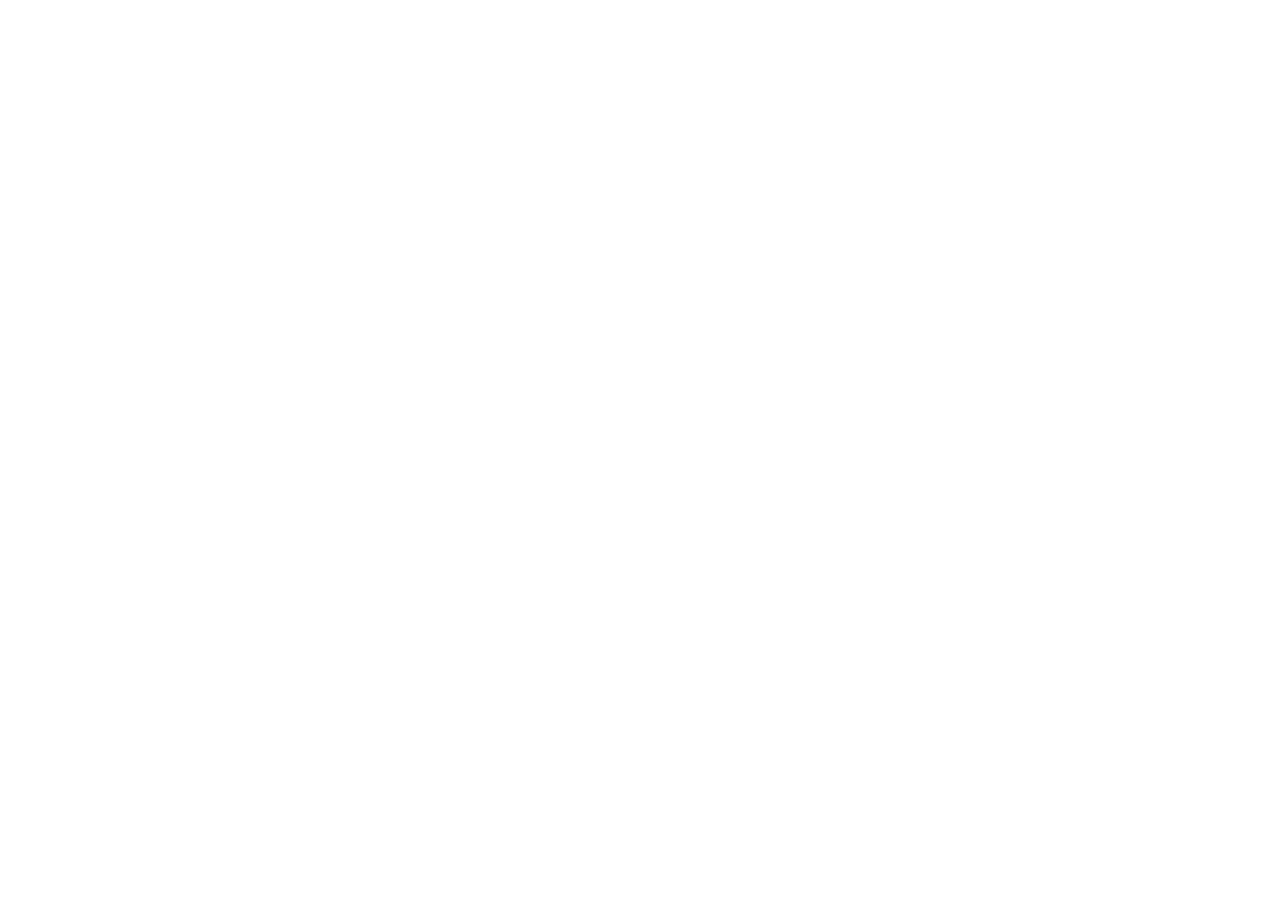
==== index.html @ 868629f9 "first commit" ====
<!DOCTYPE html>
<html lang="en">

<head>
    <meta charset="UTF-8">
    <meta name="viewport" content="width=device-width, initial-scale=1.0">
    <title>FUT Champions</title>
    <link rel="shortcut icon" href="assets/game.png" type="image/x-icon">
    <link rel="stylesheet" href="style.css">
</head>

<body>

    <script src="script.js"></script>
</body>

</html>
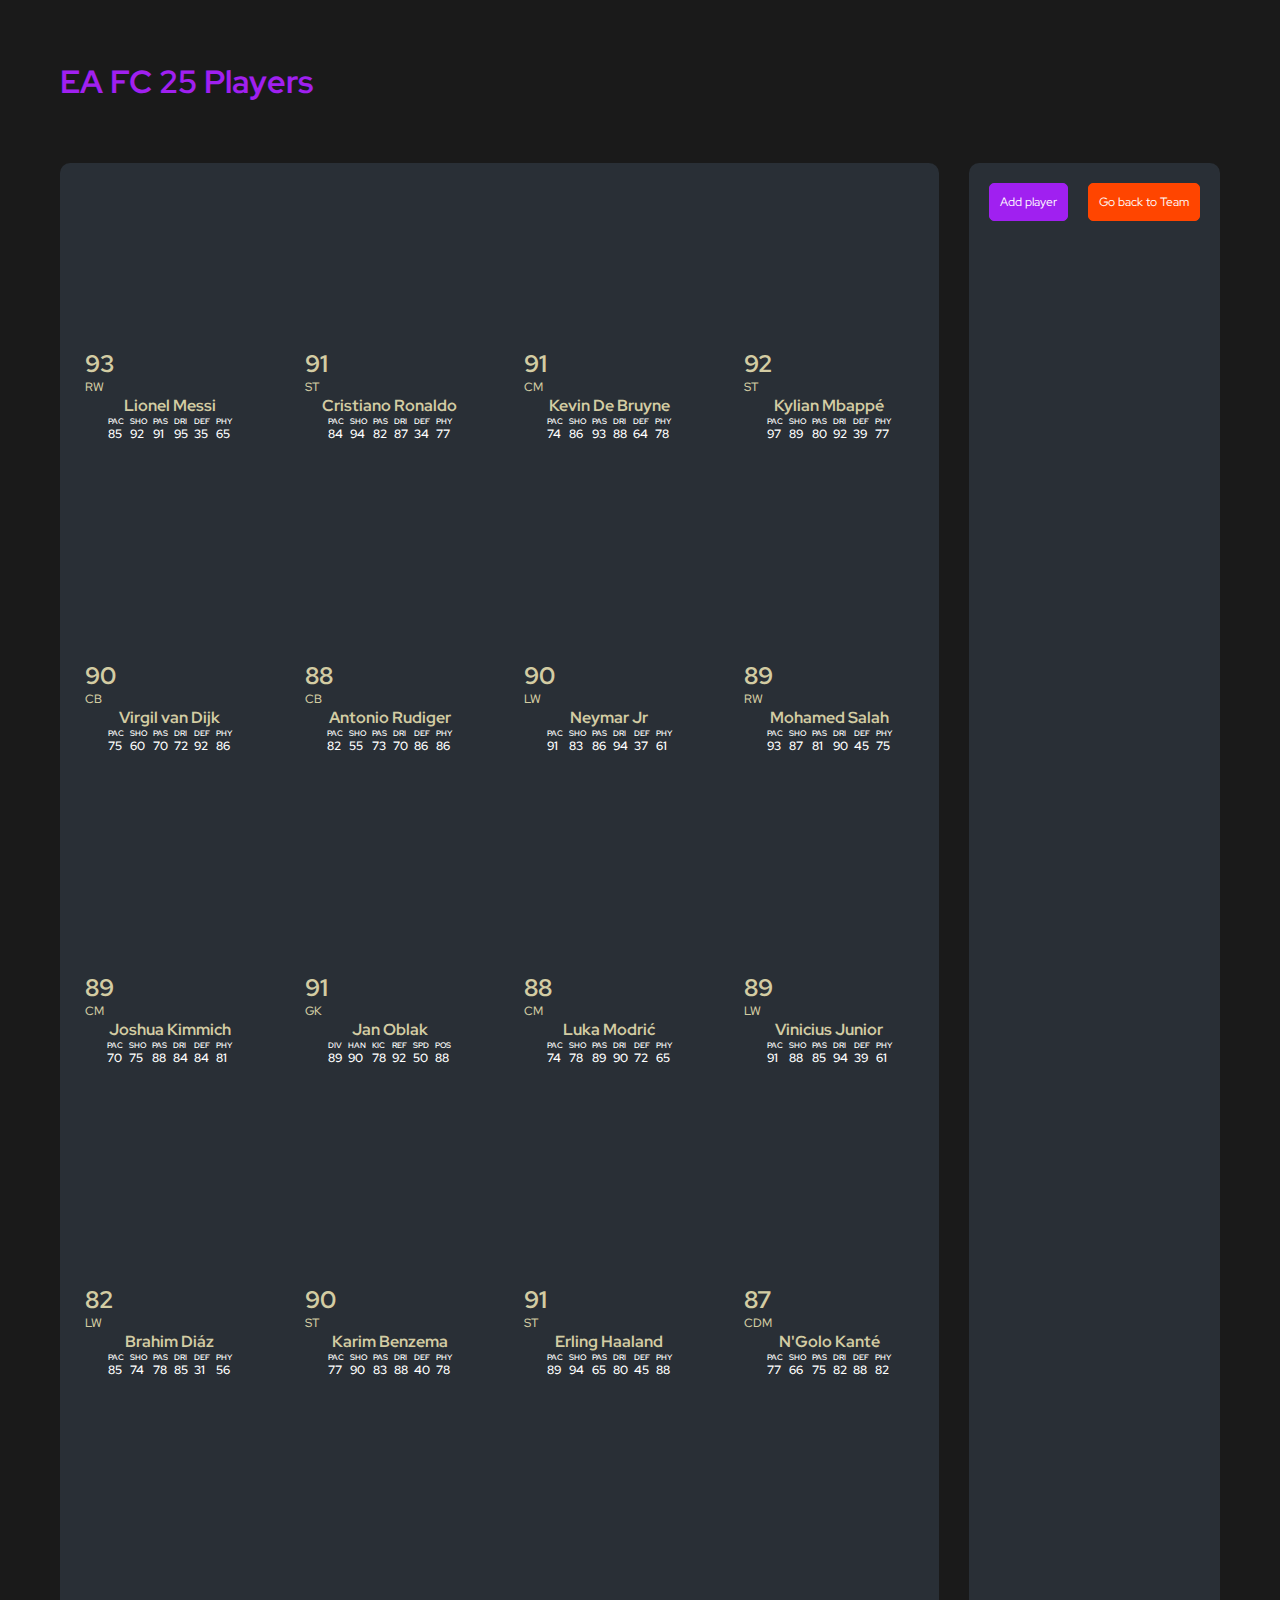
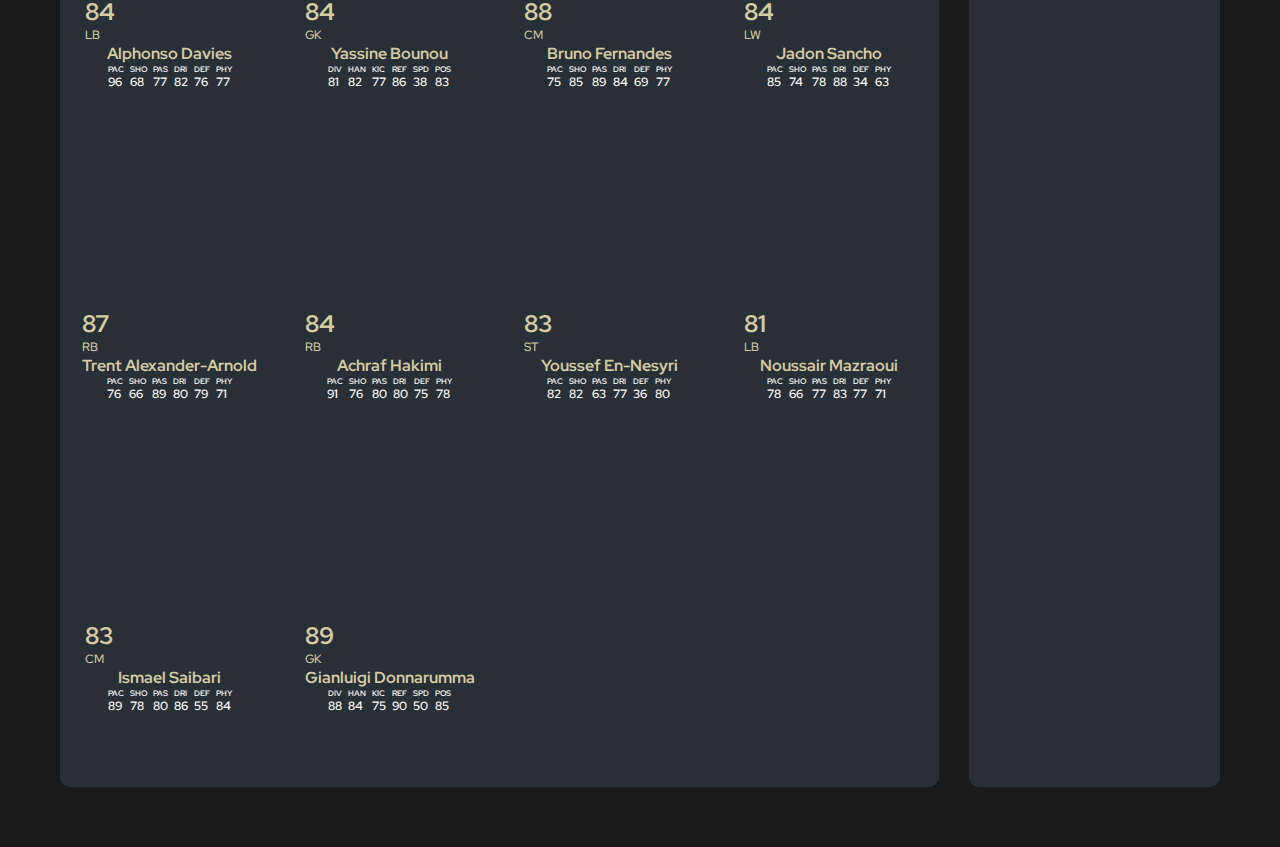
==== commit 9b1970dd: "Ajouter la validation a la forme d'ajout" ====
--- a/index.html
+++ b/index.html
@@ -6,11 +6,190 @@
     <meta name="viewport" content="width=device-width, initial-scale=1.0">
     <title>FUT Champions</title>
     <link rel="shortcut icon" href="assets/game.png" type="image/x-icon">
+    <link rel="stylesheet" href=" https://cdnjs.cloudflare.com/ajax/libs/font-awesome/6.7.1/css/all.min.css">
     <link rel="stylesheet" href="style.css">
 </head>
 
 <body>
+    <main class="players">
+        <h1 class="main-title">EA FC 25 Players</h1>
+        <div class="players-main">
+            <div class="players-all" id="players-all">
+                <!-- ============  add player here ============ -->
+            </div>
+            <div class="players-filter">
+                <a id="add-player" class="main-button">Add player</a>
+                <a href="#" class="secondary-button">Go back to Team</a>
+            </div>
 
+            <div class="modal-container" id="modal-container">
+                <div class="modal">
+                    <h1>Add a player here</h1>
+                    <form id="form" class="form">
+                        <div class="one-line">
+                            <div class="one-input-box">
+                                <label for="name">Player Name</label>
+                                <div class="one-input">
+                                    <input type="text" id="name" placeholder="e.g Lionel Messi">
+                                    <i class="fa-solid fa-circle-check"></i>
+                                    <i class="fa-solid fa-exclamation"></i>
+                                    <small>Error message</small>
+                                </div>
+                            </div>
+                            <div class="one-input-box">
+                                <label for="photo">Image URL</label>
+                                <div class="one-input">
+                                    <input type="text" id="photo"
+                                        placeholder="https://cdn.sofifa.net/players/158/023/25_120.png">
+                                    <i class="fa-solid fa-circle-check"></i>
+                                    <i class="fa-solid fa-exclamation"></i>
+                                    <small>Error message</small>
+                                </div>
+                            </div>
+                            <div class="one-input-box">
+                                <label for="name">Position</label>
+                                <div class="one-input">
+
+                                    <select name="positions" id="position">
+                                        <option disabled selected value="">Select a position</option>
+                                        <option value="GK">GK</option>
+                                        <option value="RB">RB</option>
+                                        <option value="CB">CB</option>
+                                        <option value="CDM">CDM</option>
+                                        <option value="CM">CM</option>
+                                        <option value="CAM">CAM</option>
+                                        <option value="RM">RM</option>
+                                        <option value="LM">LM</option>
+                                        <option value="RW">RW</option>
+                                        <option value="LW">LW</option>
+                                        <option value="CF">CF</option>
+                                        <option value="ST">ST</option>
+                                    </select>
+                                    <i class="fa-solid fa-circle-check"></i>
+                                    <i class="fa-solid fa-exclamation"></i>
+                                    <small>Error message</small>
+                                </div>
+                            </div>
+                        </div>
+                        <div class="one-line">
+                            <div class="one-input-box">
+                                <label for="nationality">Nationality</label>
+                                <div class="one-input">
+                                    <input type="text" id="nationality" placeholder="e.g Argentina">
+                                    <i class="fa-solid fa-circle-check"></i>
+                                    <i class="fa-solid fa-exclamation"></i>
+                                    <small>Error message</small>
+                                </div>
+                            </div>
+                            <div class="one-input-box">
+                                <label for="flag">Country flag</label>
+                                <div class="one-input">
+                                    <input type="text" id="flag"
+                                        placeholder="e.g https://cdn.sofifa.net/players/158/023/25_120.png">
+                                    <i class="fa-solid fa-circle-check"></i>
+                                    <i class="fa-solid fa-exclamation"></i>
+                                    <small>Error message</small>
+                                </div>
+                            </div>
+                            <div class="one-input-box">
+                                <label for="club">Club</label>
+                                <div class="one-input">
+                                    <input type="text" id="club" placeholder="e.g Inter Miami">
+                                    <i class="fa-solid fa-circle-check"></i>
+                                    <i class="fa-solid fa-exclamation"></i>
+                                    <small>Error message</small>
+                                </div>
+                            </div>
+                        </div>
+                        <div class="one-line">
+                            <div class="one-input-box">
+                                <label for="logo">Club logo</label>
+                                <div class="one-input">
+                                    <input type="text" id="logo"
+                                        placeholder="e.g https://cdn.sofifa.net/players/158/023/25_120.png">
+                                    <i class="fa-solid fa-circle-check"></i>
+                                    <i class="fa-solid fa-exclamation"></i>
+                                    <small>Error message</small>
+                                </div>
+                            </div>
+                            <div class="one-input-box">
+                                <label for="rating">Rating</label>
+                                <div class="one-input">
+                                    <input type="number" id="rating" placeholder="e.g 95">
+                                    <i class="fa-solid fa-circle-check"></i>
+                                    <i class="fa-solid fa-exclamation"></i>
+                                    <small>Error message</small>
+                                </div>
+                            </div>
+                        </div>
+                        <hr>
+                        <div class="one-line">
+                            <div class="one-input-box">
+                                <label for="pace">Pace</label>
+                                <div class="one-input">
+                                    <input type="number" id="pace" placeholder="e.g 99">
+                                    <i class="fa-solid fa-circle-check"></i>
+                                    <i class="fa-solid fa-exclamation"></i>
+                                    <small>Error message</small>
+                                </div>
+                            </div>
+                            <div class="one-input-box">
+                                <label for="shooting">Shooting</label>
+                                <div class="one-input">
+                                    <input type="number" id="shooting" placeholder="e.g 99">
+                                    <i class="fa-solid fa-circle-check"></i>
+                                    <i class="fa-solid fa-exclamation"></i>
+                                    <small>Error message</small>
+                                </div>
+                            </div>
+                            <div class="one-input-box">
+                                <label for="passing">Passing</label>
+                                <div class="one-input">
+                                    <input type="number" id="passing" placeholder="e.g 99">
+                                    <i class="fa-solid fa-circle-check"></i>
+                                    <i class="fa-solid fa-exclamation"></i>
+                                    <small>Error message</small>
+                                </div>
+                            </div>
+                        </div>
+                        <div class="one-line">
+                            <div class="one-input-box">
+                                <label for="dribbling">Dribbling</label>
+                                <div class="one-input">
+                                    <input type="number" id="dribbling" placeholder="e.g 99">
+                                    <i class="fa-solid fa-circle-check"></i>
+                                    <i class="fa-solid fa-exclamation"></i>
+                                    <small>Error message</small>
+                                </div>
+                            </div>
+                            <div class="one-input-box">
+                                <label for="defending">Defending</label>
+                                <div class="one-input">
+                                    <input type="number" id="defending" placeholder="e.g 99">
+                                    <i class="fa-solid fa-circle-check"></i>
+                                    <i class="fa-solid fa-exclamation"></i>
+                                    <small>Error message</small>
+                                </div>
+                            </div>
+                            <div class="one-input-box">
+                                <label for="physical">Physical</label>
+                                <div class="one-input">
+                                    <input type="number" id="physical" placeholder="e.g 99">
+                                    <i class="fa-solid fa-circle-check"></i>
+                                    <i class="fa-solid fa-exclamation"></i>
+                                    <small>Error message</small>
+                                </div>
+                            </div>
+                        </div>
+                    </form>
+                    <div class="buttons">
+                        <button class="main-button" id="submit-button" type="submit">Submit</button>
+                        <button class="secondary-button" id="close">Close</button>
+                    </div>
+                </div>
+            </div>
+        </div>
+    </main>
     <script src="script.js"></script>
 </body>
 
--- a/style.css
+++ b/style.css
@@ -0,0 +1,356 @@
+@import url('https://fonts.googleapis.com/css2?family=Red+Hat+Display:ital,wght@0,300..900;1,300..900&display=swap');
+
+:root {
+    --main-color: #12f7d6;
+    --dark-color: #292f36;
+    --electric-blue: #0078FF;
+    --neon-purple: #A020F0;
+    --slate-gray: #2F4F4F;
+    --white-color: #FFFFFF;
+    --dark-c: #1A1A1A;
+    --soft-gray: #F5F5F5;
+    --white-smoke: #F8F8F8;
+    --deep-orange: #FF4500;
+    --bright-yellow: #FFD700;
+}
+
+* {
+    color: inherit;
+    margin: 0;
+    box-sizing: border-box;
+    padding: 0;
+}
+
+body {
+    font-family: "Red Hat Display", sans-serif;
+    background-color: var(--dark-c);
+}
+
+ul {
+    padding: 0;
+    list-style-type: none;
+}
+
+a {
+    text-decoration: none;
+}
+
+hr {
+    border: 0;
+    border-top: 1px dotted #efefef;
+}
+
+.main-title {
+    background-color: var(--dark-c);
+    color: var(--neon-purple);
+}
+
+.main-button,
+.secondary-button {
+    background-color: var(--neon-purple);
+    border: 0.5px solid var(--neon-purple);
+    border-radius: 5px;
+    min-width: fit-content;
+    text-align: center;
+    padding: 10px;
+    font-size: 12px;
+    color: var(--white-color);
+    cursor: pointer;
+}
+
+.secondary-button {
+    background-color: var(--deep-orange);
+    border-color: var(--deep-orange);
+}
+
+.main-button:hover,
+.secondary-button:hover {
+    border-color: var(--bright-yellow)
+}
+
+/* ----------------- players list ------------------------- */
+
+.players {
+    display: flex;
+    flex-direction: column;
+    justify-content: start;
+    align-items: start;
+    padding: 30px;
+}
+
+.players h1 {
+    padding: 30px;
+}
+
+.players .players-main {
+    display: flex;
+    gap: 30px;
+    justify-content: space-between;
+    padding: 30px;
+    width: 100%;
+}
+
+.players .players-main .players-all {
+    display: grid;
+    grid-template-columns: repeat(4, 1fr);
+    background-color: var(--dark-color);
+    width: 100%;
+    border-radius: 10px;
+    padding: 20px 0;
+}
+
+.players .players-main .players-filter {
+    display: flex;
+    align-items: start;
+    justify-content: start;
+    gap: 20px;
+    background-color: var(--dark-color);
+    padding: 20px;
+    min-width: fit-content;
+    border-radius: 10px;
+
+}
+
+/* ==============   Card   ============== */
+
+.card-full {
+    display: flex;
+    justify-content: center;
+    align-items: center;
+    height: 312px;
+    position: relative;
+}
+
+.card-full image {
+    position: relative;
+    width: 200px;
+}
+
+.card {
+    color: var(--white-color);
+    position: absolute;
+    bottom: 13px;
+}
+
+.card .card-inner {
+    display: flex;
+    flex-direction: column;
+}
+
+.card .card-top {
+    display: flex;
+    color: #d3cca3;
+    justify-content: flex-start;
+    align-items: start;
+    width: 170px;
+}
+
+.card .card-top .info {
+    font-size: 24px;
+    font-weight: 700;
+    display: flex;
+    flex-direction: column;
+    justify-content: start;
+    align-items: start;
+}
+
+.card .card-top .info .position {
+    font-size: 12px;
+    font-weight: 500;
+}
+
+.card .card-top .image img {
+    width: 140px;
+}
+
+.card .card-bottom {
+    display: flex;
+    flex-direction: column;
+    justify-content: center;
+    align-items: center;
+    font-weight: 700;
+}
+
+.card .card-bottom .name {
+    color: #d3cca3;
+}
+
+.card .card-bottom .stats ul {
+    display: flex;
+    flex-direction: row;
+    gap: 6px;
+}
+
+.card .card-bottom .stats ul li {
+    display: flex;
+    flex-direction: column;
+    font-size: 12px;
+    font-weight: 600;
+}
+
+.card .card-bottom .stats ul li span:first-child {
+    font-size: 8px;
+}
+
+
+.card .card-bottom .country-club {
+    display: flex;
+    margin-top: 9px;
+    align-items: center;
+    gap: 10px;
+    margin-bottom: 10px;
+}
+
+.card .country img,
+.card .club img {
+    width: 20px;
+}
+
+/* -----------------  MODAL  ------------------ */
+.modal-container {
+    background-color: rgba(0, 0, 0, 0.7);
+    display: flex;
+    align-items: center;
+    justify-content: center;
+    position: fixed;
+    opacity: 0;
+    pointer-events: none;
+    top: 0;
+    left: 0;
+    height: 100vh;
+    width: 100vw;
+    transition: opacity 0.3s linear;
+}
+
+.modal-container.show {
+    pointer-events: auto;
+    opacity: 1;
+}
+
+.modal {
+    background-color: var(--white-color);
+    width: auto;
+    max-width: 100%;
+    padding: 30px 50px;
+    border-radius: 5px;
+    box-shadow: 0 2px 4px rgba(0, 0, 0, 0.2);
+    text-align: center;
+    display: flex;
+    flex-direction: column;
+    gap: 50px;
+}
+
+.modal form {
+    display: flex;
+    flex-direction: column;
+    gap: 25px;
+}
+
+.modal h1 {
+    margin: 0;
+    padding: 0;
+}
+
+.modal .one-line {
+    display: flex;
+    justify-content: start;
+    width: 100%;
+    gap: 10px;
+}
+
+.modal .one-input-box {
+    display: flex;
+    flex-direction: column;
+    justify-content: center;
+    align-items: start;
+    gap: 6px;
+    font-size: 14px;
+    width: 200px;
+}
+
+.one-input-box label {
+    font-weight: 600px;
+}
+
+.one-input-box .one-input {
+    display: flex;
+    align-items: center;
+    gap: 5px;
+    width: 100%;
+    position: relative;
+}
+
+.one-input i {
+    position: absolute;
+    top: 15px;
+    right: 10px;
+    visibility: hidden;
+}
+
+.one-input small {
+    position: absolute;
+    top: 42px;
+    left: 0;
+    visibility: hidden;
+}
+
+.one-input.success input {
+    border-color: #2ecc71;
+}
+
+.one-input.error input {
+    border-color: #e74c3c;
+}
+
+.one-input.success i.fa-circle-check {
+    visibility: visible;
+    color: #2ecc71;
+}
+
+
+.one-input.error i.fa-exclamation {
+    visibility: visible;
+    color: #e74c3c;
+}
+
+.one-input.error small {
+    visibility: visible;
+    color: #e74c3c;
+}
+
+.one-input-box input {
+    border-radius: 4px;
+    border: 1.3px solid rgb(204, 197, 197);
+    width: 100%;
+    height: 20px;
+    padding: 20px 10px;
+    color: black;
+
+}
+
+.one-input-box select {
+    border-radius: 4px;
+    border: 1.5px solid rgb(204, 197, 197);
+    width: 100%;
+    height: 40px;
+    padding: 0 10px;
+}
+
+.one-input-box input:focus,
+select:focus {
+    border: 1.5px solid rgb(142, 138, 138);
+    outline: none;
+}
+
+.modal .buttons {
+    display: flex;
+    justify-content: end;
+    gap: 10px;
+}
+
+.modal .secondary-button,
+.modal .main-button {
+    width: 160px
+}
+
+/* -------------------------------------------- */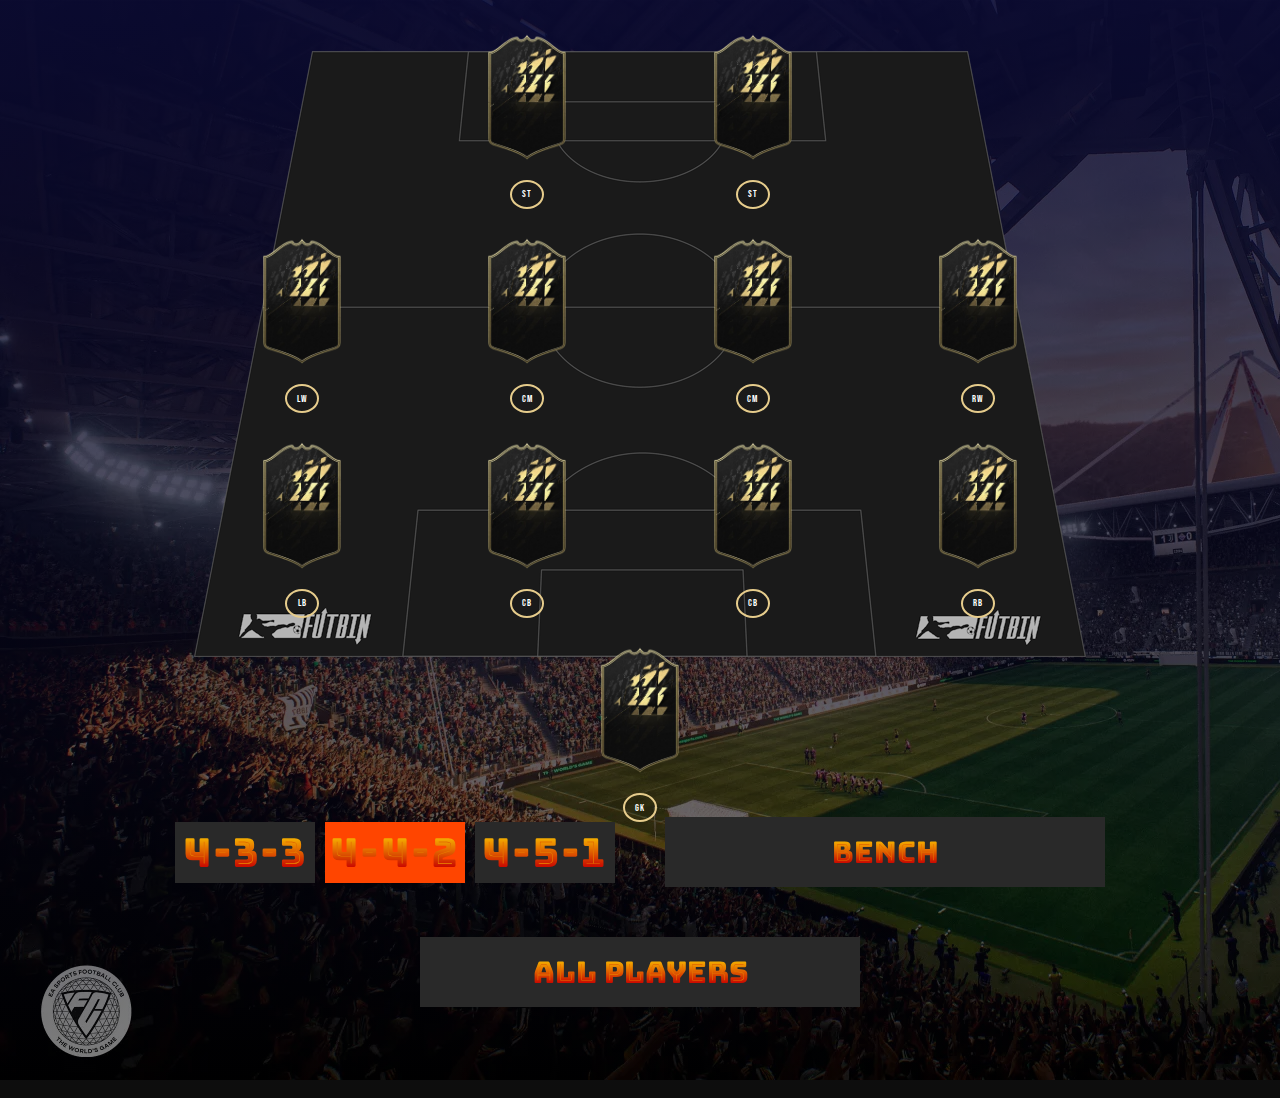
==== commit 28e8e32c: "working on responsive design and bench button4" ====
--- a/index.html
+++ b/index.html
@@ -2,195 +2,96 @@
 <html lang="en">
 
 <head>
-    <meta charset="UTF-8">
-    <meta name="viewport" content="width=device-width, initial-scale=1.0">
-    <title>FUT Champions</title>
+    <meta charset="UTF-8" />
+    <meta name="viewport" content="width=device-width, initial-scale=1.0" />
+    <link rel="stylesheet" href="style.css" />
+    <link rel="stylesheet" href=" https://cdnjs.cloudflare.com/ajax/libs/font-awesome/6.7.1/css/all.min.css">
     <link rel="shortcut icon" href="assets/game.png" type="image/x-icon">
-    <link rel="stylesheet" href=" https://cdnjs.cloudflare.com/ajax/libs/font-awesome/6.7.1/css/all.min.css">
-    <link rel="stylesheet" href="style.css">
+    <title>Build Team</title>
 </head>
 
 <body>
-    <main class="players">
-        <h1 class="main-title">EA FC 25 Players</h1>
+    <div class="my-container">
+        <div class="stad-players">
+            <img class="pitch-image" src="./assets/thestadium.png" alt="" />
+            <div class="players-container" id="players-container">
+                <div id="player1"  class="position-slot">
+                    <img class="playerCard" src="./assets/black-card-removebg-preview.png" alt="" />
+                </div>
+                <div id="player2" class="position-slot">
+                    <img class="playerCard" src="./assets/black-card-removebg-preview.png" alt="" />
+                </div>
+                <div id="player3" class="position-slot">
+                    <img class="playerCard" src="./assets/black-card-removebg-preview.png" alt="" />
+                </div>
+                <div id="player4" class="position-slot">
+                    <img class="playerCard" src="./assets/black-card-removebg-preview.png" alt="" />
+                </div>
+                <div id="player5" class="position-slot">
+                    <img class="playerCard" src="./assets/black-card-removebg-preview.png" alt="" />
+                </div>
+                <div id="player6" class="position-slot">
+                    <img class="playerCard" src="./assets/black-card-removebg-preview.png" alt="" />
+                </div>
+                <div id="player7" class="position-slot">
+                    <img class="playerCard" src="./assets/black-card-removebg-preview.png" alt="" />
+                </div>
+                <div id="player8" class="position-slot">
+                    <img class="playerCard" src="./assets/black-card-removebg-preview.png" alt="" />
+                </div>
+                <div id="player9" class="position-slot">
+                    <img class="playerCard" src="./assets/black-card-removebg-preview.png" alt="" />
+                </div>
+                <div id="player10" class="position-slot">
+                    <img class="playerCard" src="./assets/black-card-removebg-preview.png" alt="" />
+                </div>
+                <div id="player11" class="position-slot">
+                    <img class="playerCard" src="./assets/black-card-removebg-preview.png" alt="" />
+                </div>
+            </div>
+
+        </div>
+        <div class="formation-container">
+            <div class="formations">
+                <div>
+                    4-3-3
+                </div>
+                <div class="active">
+                    4-4-2
+                </div>
+                <div>
+                    4-5-1
+                </div>
+            </div>
+
+           
+            <div class="bench">
+                <a href="#players" id="scroll-to-players">
+                    <div class="bench-button" id="bench-button"> BENCH 
+                        <!-- <i class="fa-solid fa-caret-down"></i> -->
+                    </div>
+                </a>
+            </div>
+            <div class="all-players">
+                <a href="players.html"> All Players</a>
+            </div>
+        </div>
+    </div>
+    <main class="players" id="players">
+        <div class="players-heading">
+            <h1 class="main-title">EA FC 25 Players</h1>
+            <div class="players-filter">
+                <a id="add-player" class="main-button">Add player</a>
+                <a href="index.html" class="secondary-button">Go back to Team</a>
+            </div>
+        </div>
         <div class="players-main">
             <div class="players-all" id="players-all">
                 <!-- ============  add player here ============ -->
             </div>
-            <div class="players-filter">
-                <a id="add-player" class="main-button">Add player</a>
-                <a href="#" class="secondary-button">Go back to Team</a>
-            </div>
-
-            <div class="modal-container" id="modal-container">
-                <div class="modal">
-                    <h1>Add a player here</h1>
-                    <form id="form" class="form">
-                        <div class="one-line">
-                            <div class="one-input-box">
-                                <label for="name">Player Name</label>
-                                <div class="one-input">
-                                    <input type="text" id="name" placeholder="e.g Lionel Messi">
-                                    <i class="fa-solid fa-circle-check"></i>
-                                    <i class="fa-solid fa-exclamation"></i>
-                                    <small>Error message</small>
-                                </div>
-                            </div>
-                            <div class="one-input-box">
-                                <label for="photo">Image URL</label>
-                                <div class="one-input">
-                                    <input type="text" id="photo"
-                                        placeholder="https://cdn.sofifa.net/players/158/023/25_120.png">
-                                    <i class="fa-solid fa-circle-check"></i>
-                                    <i class="fa-solid fa-exclamation"></i>
-                                    <small>Error message</small>
-                                </div>
-                            </div>
-                            <div class="one-input-box">
-                                <label for="name">Position</label>
-                                <div class="one-input">
-
-                                    <select name="positions" id="position">
-                                        <option disabled selected value="">Select a position</option>
-                                        <option value="GK">GK</option>
-                                        <option value="RB">RB</option>
-                                        <option value="CB">CB</option>
-                                        <option value="CDM">CDM</option>
-                                        <option value="CM">CM</option>
-                                        <option value="CAM">CAM</option>
-                                        <option value="RM">RM</option>
-                                        <option value="LM">LM</option>
-                                        <option value="RW">RW</option>
-                                        <option value="LW">LW</option>
-                                        <option value="CF">CF</option>
-                                        <option value="ST">ST</option>
-                                    </select>
-                                    <i class="fa-solid fa-circle-check"></i>
-                                    <i class="fa-solid fa-exclamation"></i>
-                                    <small>Error message</small>
-                                </div>
-                            </div>
-                        </div>
-                        <div class="one-line">
-                            <div class="one-input-box">
-                                <label for="nationality">Nationality</label>
-                                <div class="one-input">
-                                    <input type="text" id="nationality" placeholder="e.g Argentina">
-                                    <i class="fa-solid fa-circle-check"></i>
-                                    <i class="fa-solid fa-exclamation"></i>
-                                    <small>Error message</small>
-                                </div>
-                            </div>
-                            <div class="one-input-box">
-                                <label for="flag">Country flag</label>
-                                <div class="one-input">
-                                    <input type="text" id="flag"
-                                        placeholder="e.g https://cdn.sofifa.net/players/158/023/25_120.png">
-                                    <i class="fa-solid fa-circle-check"></i>
-                                    <i class="fa-solid fa-exclamation"></i>
-                                    <small>Error message</small>
-                                </div>
-                            </div>
-                            <div class="one-input-box">
-                                <label for="club">Club</label>
-                                <div class="one-input">
-                                    <input type="text" id="club" placeholder="e.g Inter Miami">
-                                    <i class="fa-solid fa-circle-check"></i>
-                                    <i class="fa-solid fa-exclamation"></i>
-                                    <small>Error message</small>
-                                </div>
-                            </div>
-                        </div>
-                        <div class="one-line">
-                            <div class="one-input-box">
-                                <label for="logo">Club logo</label>
-                                <div class="one-input">
-                                    <input type="text" id="logo"
-                                        placeholder="e.g https://cdn.sofifa.net/players/158/023/25_120.png">
-                                    <i class="fa-solid fa-circle-check"></i>
-                                    <i class="fa-solid fa-exclamation"></i>
-                                    <small>Error message</small>
-                                </div>
-                            </div>
-                            <div class="one-input-box">
-                                <label for="rating">Rating</label>
-                                <div class="one-input">
-                                    <input type="number" id="rating" placeholder="e.g 95">
-                                    <i class="fa-solid fa-circle-check"></i>
-                                    <i class="fa-solid fa-exclamation"></i>
-                                    <small>Error message</small>
-                                </div>
-                            </div>
-                        </div>
-                        <hr>
-                        <div class="one-line">
-                            <div class="one-input-box">
-                                <label for="pace">Pace</label>
-                                <div class="one-input">
-                                    <input type="number" id="pace" placeholder="e.g 99">
-                                    <i class="fa-solid fa-circle-check"></i>
-                                    <i class="fa-solid fa-exclamation"></i>
-                                    <small>Error message</small>
-                                </div>
-                            </div>
-                            <div class="one-input-box">
-                                <label for="shooting">Shooting</label>
-                                <div class="one-input">
-                                    <input type="number" id="shooting" placeholder="e.g 99">
-                                    <i class="fa-solid fa-circle-check"></i>
-                                    <i class="fa-solid fa-exclamation"></i>
-                                    <small>Error message</small>
-                                </div>
-                            </div>
-                            <div class="one-input-box">
-                                <label for="passing">Passing</label>
-                                <div class="one-input">
-                                    <input type="number" id="passing" placeholder="e.g 99">
-                                    <i class="fa-solid fa-circle-check"></i>
-                                    <i class="fa-solid fa-exclamation"></i>
-                                    <small>Error message</small>
-                                </div>
-                            </div>
-                        </div>
-                        <div class="one-line">
-                            <div class="one-input-box">
-                                <label for="dribbling">Dribbling</label>
-                                <div class="one-input">
-                                    <input type="number" id="dribbling" placeholder="e.g 99">
-                                    <i class="fa-solid fa-circle-check"></i>
-                                    <i class="fa-solid fa-exclamation"></i>
-                                    <small>Error message</small>
-                                </div>
-                            </div>
-                            <div class="one-input-box">
-                                <label for="defending">Defending</label>
-                                <div class="one-input">
-                                    <input type="number" id="defending" placeholder="e.g 99">
-                                    <i class="fa-solid fa-circle-check"></i>
-                                    <i class="fa-solid fa-exclamation"></i>
-                                    <small>Error message</small>
-                                </div>
-                            </div>
-                            <div class="one-input-box">
-                                <label for="physical">Physical</label>
-                                <div class="one-input">
-                                    <input type="number" id="physical" placeholder="e.g 99">
-                                    <i class="fa-solid fa-circle-check"></i>
-                                    <i class="fa-solid fa-exclamation"></i>
-                                    <small>Error message</small>
-                                </div>
-                            </div>
-                        </div>
-                    </form>
-                    <div class="buttons">
-                        <button class="main-button" id="submit-button" type="submit">Submit</button>
-                        <button class="secondary-button" id="close">Close</button>
-                    </div>
-                </div>
-            </div>
         </div>
     </main>
-    <script src="script.js"></script>
+    <script src="./script.js"></script>
 </body>
 
 </html>--- a/style.css
+++ b/style.css
@@ -1,3 +1,5 @@
+@import url('https://fonts.googleapis.com/css2?family=Bebas+Neue&family=Red+Hat+Display:ital,wght@0,300..900;1,300..900&display=swap');
+@import url('https://fonts.googleapis.com/css2?family=Bebas+Neue&family=Bungee+Spice&family=Red+Hat+Display:ital,wght@0,300..900;1,300..900&display=swap');
 @import url('https://fonts.googleapis.com/css2?family=Red+Hat+Display:ital,wght@0,300..900;1,300..900&display=swap');
 
 :root {
@@ -21,9 +23,17 @@
     padding: 0;
 }
 
+html {
+    scroll-behavior: smooth;
+}
+
 body {
     font-family: "Red Hat Display", sans-serif;
     background-color: var(--dark-c);
+    background-image: linear-gradient(rgba(11, 11, 52, 0.897), rgba(0, 0, 0, 0.5)), url("./assets/fifa-stadium2.webp");
+    background-repeat: no-repeat;
+    height: 100%;
+    padding: 4% 6%;
 }
 
 ul {
@@ -63,21 +73,322 @@
     border-color: var(--deep-orange);
 }
 
+
 .main-button:hover,
 .secondary-button:hover {
     border-color: var(--bright-yellow)
 }
 
+.players-heading {
+    display: none !important;
+}
+
+.my-container {
+    display: flex;
+    /* flex-wrap: wrap; */
+    gap: 20px;
+    justify-content: center;
+    align-items: center;
+    position: relative;
+}
+
+.stad-players {
+    display: flex;
+    justify-content: center;
+    align-items: center;
+}
+
+.players-container {
+    background-size: cover;
+    width: 70%;
+    min-height: 100vh;
+    display: grid;
+    grid-template-rows: repeat(9, 1fr);
+    grid-template-columns: repeat(5, 1fr);
+    position: absolute;
+    /* bottom: 0px;
+    left: 0; */
+    gap: 20px 0;
+    bottom: -82px;
+
+}
+
+.pitch-image {
+    /* position: relative; */
+    width: 100%;
+    filter: contrast(160%);
+}
+
+#player1,
+#player2,
+#player3,
+#player4,
+#player5,
+#player6,
+#player7,
+#player8,
+#player9,
+#player10,
+#player11 {
+    display: flex;
+    justify-content: center;
+    align-items: center;
+    position: relative;
+}
+
+#player1 {
+    grid-area: 8 / 3 / 10 / 4;
+}
+
+#player2 {
+    grid-area: 6 / 4 / 8 / 6;
+}
+
+#player3 {
+    grid-area: 6 / 1 / 8 / 3;
+}
+
+#player4 {
+    grid-area: 6 / 2 / 8 / 4;
+}
+
+#player5 {
+    grid-area: 6 / 3 / 8 / 5;
+}
+
+#player6 {
+    grid-area: 4 / 4 / 6 / 6;
+}
+
+#player7 {
+    grid-area: 4 / 1 / 6 / 3;
+}
+
+#player8 {
+    grid-area: 4 / 2 / 6 / 4;
+}
+
+#player9 {
+    grid-area: 4 / 3 / 6 / 5;
+}
+
+#player10 {
+    grid-area: 2 / 3 / 4 / 5;
+}
+
+#player11 {
+    grid-area: 2 / 2 / 4 / 4;
+}
+
+#player11::before,
+#player10::before,
+#player9::before,
+#player8::before,
+#player7::before,
+#player6::before,
+#player5::before,
+#player4::before,
+#player3::before,
+#player2::before,
+#player1::before {
+    height: 25px;
+    width: 30px;
+    position: absolute;
+    border: 50%;
+    border-radius: 50%;
+    border: 2px solid #e6cc8c;
+    color: white;
+    display: flex;
+    justify-content: center;
+    align-items: center;
+    z-index: 1;
+    font-family: "Bebas Neue", sans-serif;
+    letter-spacing: 1px;
+    font-size: 10px;
+    bottom: -18px;
+}
+
+#player1::before {
+    content: "GK";
+}
+
+#player2::before {
+    content: "RB";
+}
+
+#player3::before {
+    content: "LB";
+}
+
+#player4::before {
+    content: "CB";
+}
+
+#player5::before {
+    content: "CB";
+}
+
+#player6::before {
+    content: "RW";
+}
+
+#player7::before {
+    content: "LW";
+}
+
+#player8::before {
+    content: "CM";
+}
+
+#player9::before {
+    content: "CM";
+}
+
+#player10::before {
+    content: "ST";
+}
+
+#player11::before {
+    content: "ST";
+}
+
+.players-container div img:hover {
+    filter: drop-shadow(0 0 0.75rem #FFD700);
+    cursor: pointer;
+}
+
+.playerCard {
+    width: 120px;
+}
+
+.card-full:hover {
+    filter: drop-shadow(0 0 1rem #9811ce);
+}
+
+.player-card {
+    display: flex;
+    flex-direction: column;
+    gap: 20px;
+    border-radius: 4px;
+    padding: 20px;
+    max-width: 150px;
+}
+
+.player-card img {
+    width: 100px;
+    align-self: center;
+}
+
+.player-card p {
+    text-align: center;
+}
+
+.formation-container {
+    color: grey;
+    font-size: 56px;
+    display: flex;
+    flex-direction: column;
+    gap: 50px;
+    font-family: "Bungee Spice", sans-serif;
+    align-items: center;
+    padding: 40px 0px;
+}
+
+.formation-container .formations {
+    display: flex;
+    justify-content: center;
+    gap: 10px;
+    height: 70px;
+    align-items: center;
+}
+
+.formation-container .formations div {
+    background-color: #292929;
+    color: white;
+    text-align: center;
+    padding: 4px;
+    transition: 0.3s background-color ease;
+    cursor: pointer;
+    width: 140px;
+    letter-spacing: 3px;
+    font-size: 40px;
+}
+
+.players {
+    display: none;
+}
+
+.formation-container .formations div:hover {
+    background-color: #FFD700;
+}
+
+.formation-container .formations .active {
+    background-color: orangered;
+}
+
+.my-container .bench {
+    /* margin-top: 220px; */
+    font-family: "Bungee Spice", sans-serif;
+}
+
+
+
+.bench .bench-button,
+.all-players {
+    font-size: 30px;
+    /* padding: 20px 0; */
+    width: 440px;
+    height: 70px;
+}
+
+.rotate90 {
+    transform: rotate(180deg); 
+}
+
+.active-bench{
+    background-color: var(--deep-orange) !important;
+}
+
+.bench .bench-button,
+.all-players {
+    background-color: #292929;
+    color: white;
+    text-align: center;
+    transition: 0.3s background-color ease;
+    cursor: pointer;
+    display: flex;
+    gap: 50px;
+    align-items: center;
+    justify-content: center;
+}
+
+.bench .bench-button:hover,
+.all-players:hover {
+    background-color: orangered;
+}
+
 /* ----------------- players list ------------------------- */
-
 .players {
-    display: flex;
+    display: none;
     flex-direction: column;
     justify-content: start;
     align-items: start;
     padding: 30px;
 }
 
+.show-players {
+    display: flex;
+}
+
+
+.players-heading {
+    display: flex;
+    justify-content: space-between;
+    align-items: center;
+    width: 100%;
+    padding: 10px 50px;
+}
+
 .players h1 {
     padding: 30px;
 }
@@ -92,11 +403,11 @@
 
 .players .players-main .players-all {
     display: grid;
-    grid-template-columns: repeat(4, 1fr);
-    background-color: var(--dark-color);
-    width: 100%;
+    grid-template-columns: repeat(auto-fit, minmax(120px, 150px));
     border-radius: 10px;
     padding: 20px 0;
+    gap: 50px;
+    width: 100%;
 }
 
 .players .players-main .players-filter {
@@ -108,28 +419,30 @@
     padding: 20px;
     min-width: fit-content;
     border-radius: 10px;
-
+}
+
+.modal-container {
+    position: fixed;
+    opacity: 0;
 }
 
 /* ==============   Card   ============== */
-
 .card-full {
     display: flex;
     justify-content: center;
     align-items: center;
-    height: 312px;
+    height: 160px;
     position: relative;
 }
 
-.card-full image {
-    position: relative;
-    width: 200px;
+.card-full .first-image {
+    height: 210px;
 }
 
 .card {
     color: var(--white-color);
     position: absolute;
-    bottom: 13px;
+    bottom: -5px;
 }
 
 .card .card-inner {
@@ -142,11 +455,11 @@
     color: #d3cca3;
     justify-content: flex-start;
     align-items: start;
-    width: 170px;
+    width: 100%;
 }
 
 .card .card-top .info {
-    font-size: 24px;
+    font-size: 20px;
     font-weight: 700;
     display: flex;
     flex-direction: column;
@@ -160,7 +473,7 @@
 }
 
 .card .card-top .image img {
-    width: 140px;
+    width: 80px;
 }
 
 .card .card-bottom {
@@ -173,184 +486,162 @@
 
 .card .card-bottom .name {
     color: #d3cca3;
+    font-size: 10px;
 }
 
 .card .card-bottom .stats ul {
     display: flex;
     flex-direction: row;
-    gap: 6px;
+    gap: 3px;
+    font-size: 6px;
 }
 
 .card .card-bottom .stats ul li {
     display: flex;
     flex-direction: column;
-    font-size: 12px;
     font-weight: 600;
 }
 
 .card .card-bottom .stats ul li span:first-child {
-    font-size: 8px;
-}
-
+    font-size: 6px;
+}
 
 .card .card-bottom .country-club {
     display: flex;
-    margin-top: 9px;
+    margin-top: 1px;
     align-items: center;
     gap: 10px;
-    margin-bottom: 10px;
 }
 
 .card .country img,
 .card .club img {
-    width: 20px;
-}
-
-/* -----------------  MODAL  ------------------ */
-.modal-container {
-    background-color: rgba(0, 0, 0, 0.7);
-    display: flex;
-    align-items: center;
-    justify-content: center;
-    position: fixed;
-    opacity: 0;
-    pointer-events: none;
-    top: 0;
-    left: 0;
-    height: 100vh;
-    width: 100vw;
-    transition: opacity 0.3s linear;
-}
-
-.modal-container.show {
-    pointer-events: auto;
-    opacity: 1;
-}
-
-.modal {
-    background-color: var(--white-color);
-    width: auto;
-    max-width: 100%;
-    padding: 30px 50px;
-    border-radius: 5px;
-    box-shadow: 0 2px 4px rgba(0, 0, 0, 0.2);
-    text-align: center;
-    display: flex;
-    flex-direction: column;
-    gap: 50px;
-}
-
-.modal form {
-    display: flex;
-    flex-direction: column;
-    gap: 25px;
-}
-
-.modal h1 {
-    margin: 0;
-    padding: 0;
-}
-
-.modal .one-line {
-    display: flex;
-    justify-content: start;
-    width: 100%;
-    gap: 10px;
-}
-
-.modal .one-input-box {
-    display: flex;
-    flex-direction: column;
-    justify-content: center;
-    align-items: start;
-    gap: 6px;
-    font-size: 14px;
-    width: 200px;
-}
-
-.one-input-box label {
-    font-weight: 600px;
-}
-
-.one-input-box .one-input {
-    display: flex;
-    align-items: center;
-    gap: 5px;
-    width: 100%;
-    position: relative;
-}
-
-.one-input i {
-    position: absolute;
-    top: 15px;
-    right: 10px;
-    visibility: hidden;
-}
-
-.one-input small {
-    position: absolute;
-    top: 42px;
-    left: 0;
-    visibility: hidden;
-}
-
-.one-input.success input {
-    border-color: #2ecc71;
-}
-
-.one-input.error input {
-    border-color: #e74c3c;
-}
-
-.one-input.success i.fa-circle-check {
-    visibility: visible;
-    color: #2ecc71;
-}
-
-
-.one-input.error i.fa-exclamation {
-    visibility: visible;
-    color: #e74c3c;
-}
-
-.one-input.error small {
-    visibility: visible;
-    color: #e74c3c;
-}
-
-.one-input-box input {
-    border-radius: 4px;
-    border: 1.3px solid rgb(204, 197, 197);
-    width: 100%;
-    height: 20px;
-    padding: 20px 10px;
-    color: black;
-
-}
-
-.one-input-box select {
-    border-radius: 4px;
-    border: 1.5px solid rgb(204, 197, 197);
-    width: 100%;
-    height: 40px;
-    padding: 0 10px;
-}
-
-.one-input-box input:focus,
-select:focus {
-    border: 1.5px solid rgb(142, 138, 138);
-    outline: none;
-}
-
-.modal .buttons {
-    display: flex;
-    justify-content: end;
-    gap: 10px;
-}
-
-.modal .secondary-button,
-.modal .main-button {
-    width: 160px
-}
-
-/* -------------------------------------------- */+    width: 12px;
+}
+
+.highlighted {
+    filter: drop-shadow(0 0 1rem #9811ce);
+}
+
+.small-player-card {
+    height: 200px;
+    width: fit-content;
+}
+
+.image-small-player-card {
+    height: 200px;
+}
+
+.remove-bar {
+    &::before {
+        content: none !important;
+    }
+}
+
+@media (max-width: 1420px) {
+    .my-container {
+        gap: 120px;
+        flex-wrap: wrap;
+    }
+
+    .players .players-main {
+        justify-content: center;
+    }
+
+    .players .players-main .players-all {
+        justify-content: center;
+    }
+
+    .players-container {
+        bottom: auto;
+        width: 100%;
+    }
+
+    .formation-container {
+        flex-direction: row;
+        flex-wrap: wrap;
+        gap: 50px;
+        align-items: center;
+        justify-content: center;
+    }
+
+    .playerCard {
+        width: 100px;
+    }
+}
+
+@media (max-width: 720px) {
+    .players-container {
+        position: relative;
+        width: 100%;
+        column-gap: 35px;
+    }
+
+    .pitch-image {
+        display: none;
+    }
+
+    .playerCard {
+        width: 70px;
+    }
+
+    .formation-container {
+        width: 80%;
+
+    }
+
+    .formation-container div {
+        font-size: 20px !important;
+        width: 100% !important;
+    }
+
+    .card {
+        bottom: 4px;
+    }
+
+    .card .card-top .image img {
+        width: 40px;
+    }
+
+    .card-full .first-image {
+        height: 80%;
+    }
+
+    .card .card-top {
+        justify-content: center;
+        align-items: start;
+        width: 100%;
+    }
+
+    .card .card-top .info {
+        font-size: 10px;
+    }
+
+    .card .card-bottom .name {
+        font-size: 6px;
+    }
+
+    .stats>div {
+        display: flex;
+        justify-content: center;
+        align-items: center;
+    }
+
+    .card-bottom .stats {
+        visibility: hidden;
+    }
+
+    .card-bottom .country-club {
+        visibility: hidden;
+    }
+
+    .card-full {
+        height: 139px;
+    }
+
+    .players .players-main .players-all {
+        grid-template-columns: repeat(auto-fit, minmax(30px, 50px));
+        padding: 10px 0;
+        gap: 30px;
+    }
+
+}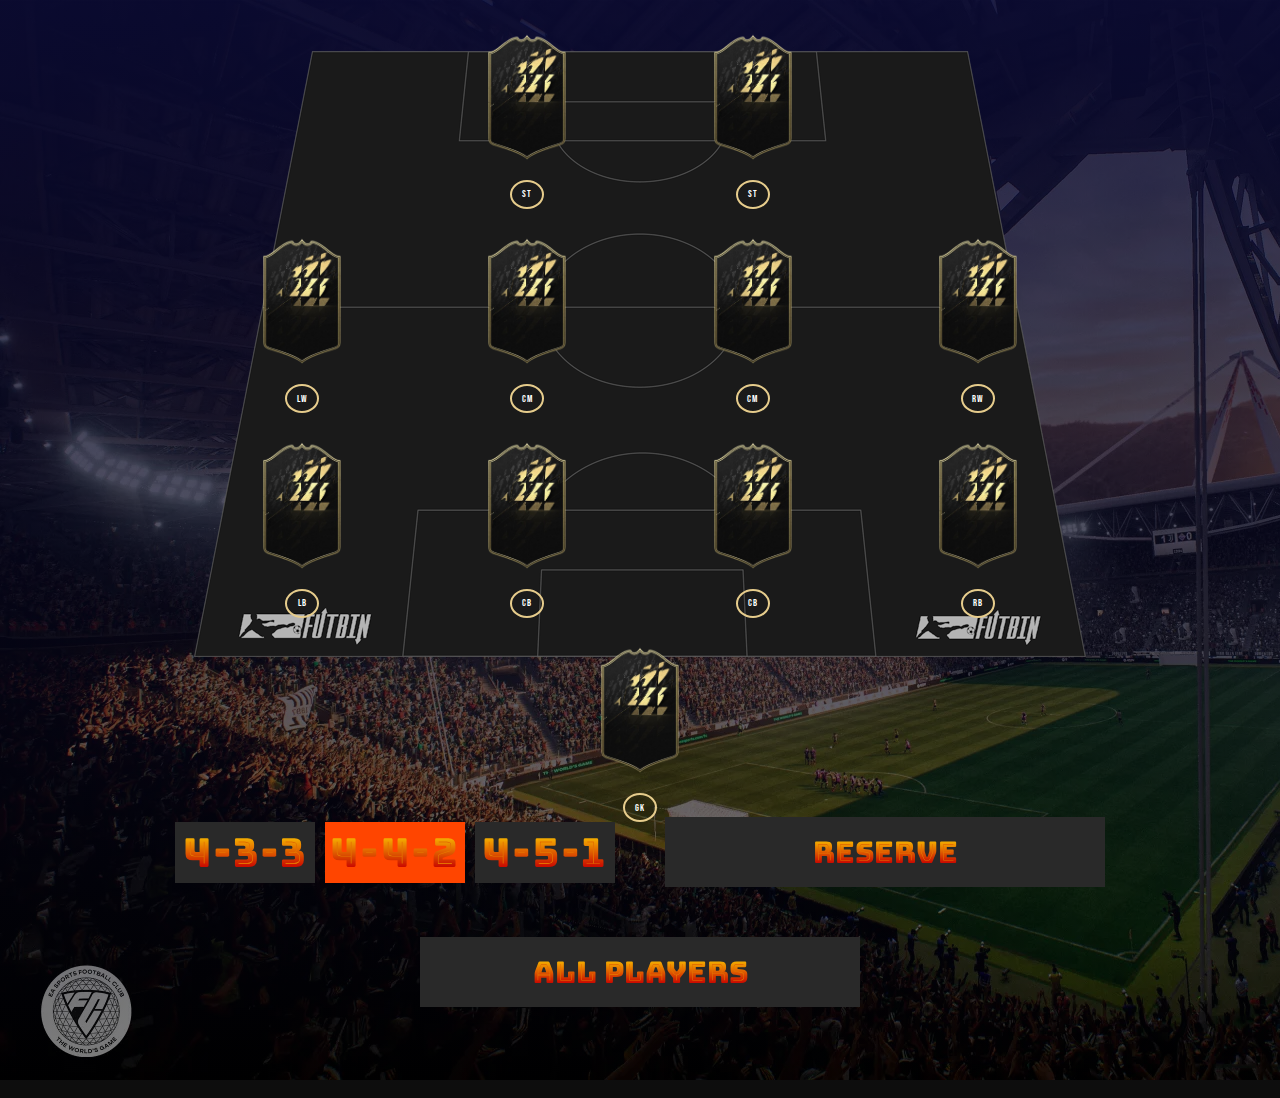
==== commit e6348d41: "adding deletion of player functionality" ====
--- a/index.html
+++ b/index.html
@@ -67,8 +67,7 @@
            
             <div class="bench">
                 <a href="#players" id="scroll-to-players">
-                    <div class="bench-button" id="bench-button"> BENCH 
-                        <!-- <i class="fa-solid fa-caret-down"></i> -->
+                    <div class="bench-button" id="bench-button"> Reserve
                     </div>
                 </a>
             </div>
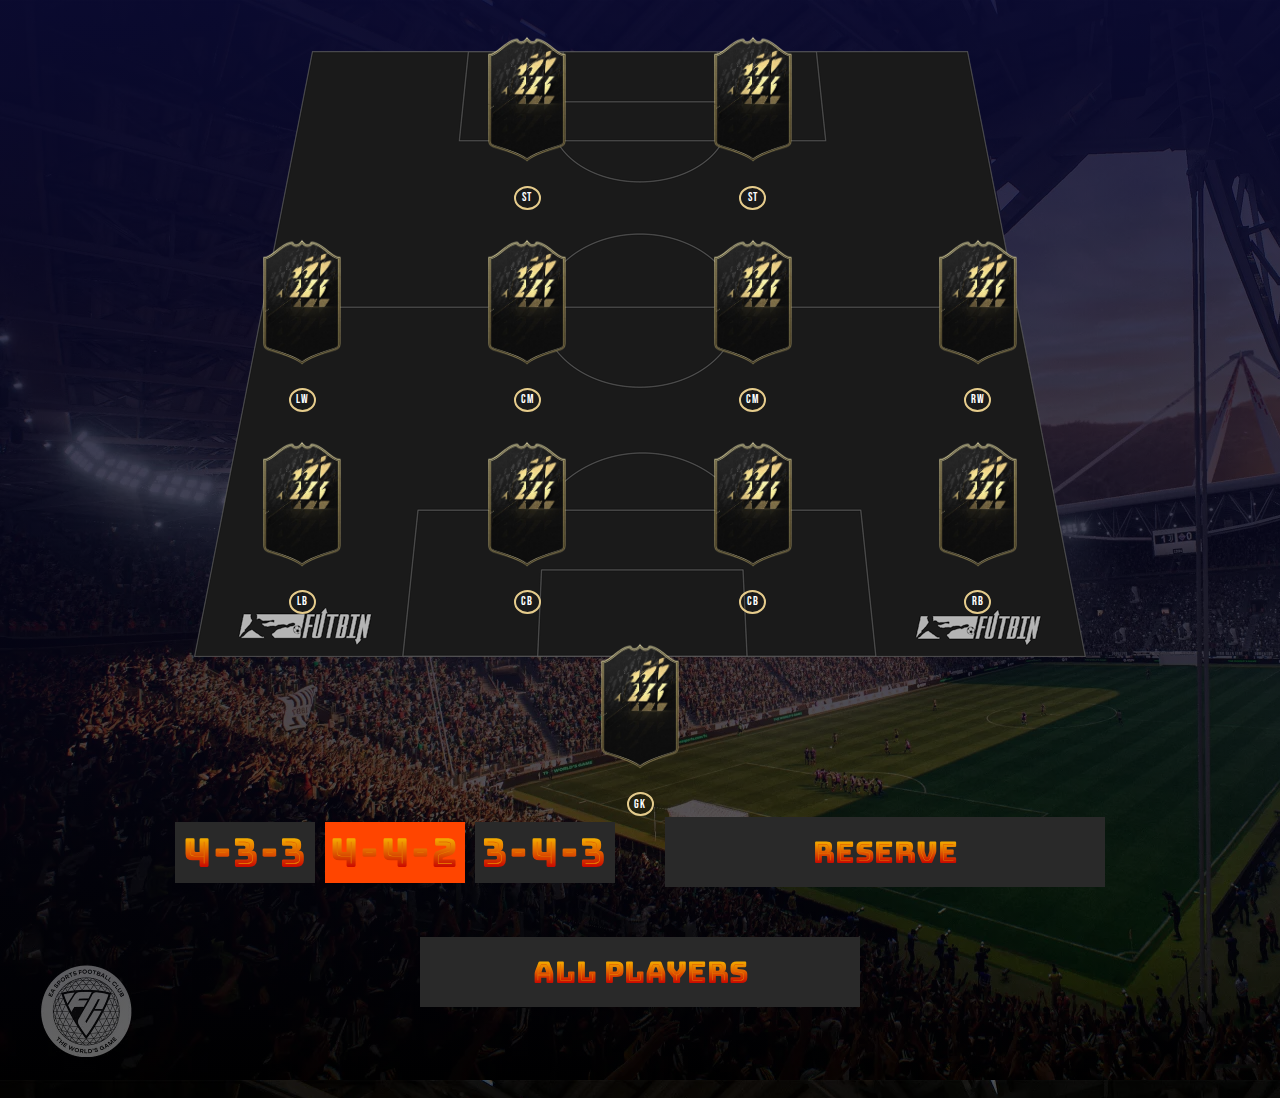
==== commit d89967b9: "cleaning code - fixing bugs of selected players - adding changing formation feature and fixing error" ====
--- a/index.html
+++ b/index.html
@@ -14,7 +14,7 @@
     <div class="my-container">
         <div class="stad-players">
             <img class="pitch-image" src="./assets/thestadium.png" alt="" />
-            <div class="players-container" id="players-container">
+            <div class="players-container formation-442" id="players-container">
                 <div id="player1"  class="position-slot">
                     <img class="playerCard" src="./assets/black-card-removebg-preview.png" alt="" />
                 </div>
@@ -49,22 +49,14 @@
                     <img class="playerCard" src="./assets/black-card-removebg-preview.png" alt="" />
                 </div>
             </div>
+        </div>
 
-        </div>
         <div class="formation-container">
             <div class="formations">
-                <div>
-                    4-3-3
-                </div>
-                <div class="active">
-                    4-4-2
-                </div>
-                <div>
-                    4-5-1
-                </div>
+                <div id="formation-433">4-3-3</div>
+                <div id="formation-442" class="active">4-4-2</div>
+                <div id="formation-343">3-4-3</div>
             </div>
-
-           
             <div class="bench">
                 <a href="#players" id="scroll-to-players">
                     <div class="bench-button" id="bench-button"> Reserve
@@ -76,6 +68,7 @@
             </div>
         </div>
     </div>
+    
     <main class="players" id="players">
         <div class="players-heading">
             <h1 class="main-title">EA FC 25 Players</h1>
@@ -86,7 +79,6 @@
         </div>
         <div class="players-main">
             <div class="players-all" id="players-all">
-                <!-- ============  add player here ============ -->
             </div>
         </div>
     </main>
--- a/style.css
+++ b/style.css
@@ -30,8 +30,8 @@
 body {
     font-family: "Red Hat Display", sans-serif;
     background-color: var(--dark-c);
-    background-image: linear-gradient(rgba(11, 11, 52, 0.897), rgba(0, 0, 0, 0.5)), url("./assets/fifa-stadium2.webp");
-    background-repeat: no-repeat;
+    background-image: linear-gradient(rgba(11, 11, 52, 0.897), rgba(0, 0, 0, 0.6)), url("./assets/fifa-stadium2.webp");
+    background-repeat: repeat;
     height: 100%;
     padding: 4% 6%;
 }
@@ -85,7 +85,6 @@
 
 .my-container {
     display: flex;
-    /* flex-wrap: wrap; */
     gap: 20px;
     justify-content: center;
     align-items: center;
@@ -106,15 +105,16 @@
     grid-template-rows: repeat(9, 1fr);
     grid-template-columns: repeat(5, 1fr);
     position: absolute;
-    /* bottom: 0px;
-    left: 0; */
-    gap: 20px 0;
-    bottom: -82px;
-
+    gap: 10px 0;
+    bottom: -55px;
+    transition: all 0.5s ease-in-out;
+}
+
+.players-container .position-slot {
+    transition: transform 0.5s ease-in-out;
 }
 
 .pitch-image {
-    /* position: relative; */
     width: 100%;
     filter: contrast(160%);
 }
@@ -145,7 +145,7 @@
 }
 
 #player3 {
-    grid-area: 6 / 1 / 8 / 3;
+    grid-area: 6 / 3 / 8 / 5;
 }
 
 #player4 {
@@ -153,7 +153,7 @@
 }
 
 #player5 {
-    grid-area: 6 / 3 / 8 / 5;
+    grid-area: 6 / 1 / 8 / 3;
 }
 
 #player6 {
@@ -161,7 +161,7 @@
 }
 
 #player7 {
-    grid-area: 4 / 1 / 6 / 3;
+    grid-area: 4 / 3 / 6 / 5;
 }
 
 #player8 {
@@ -169,7 +169,7 @@
 }
 
 #player9 {
-    grid-area: 4 / 3 / 6 / 5;
+    grid-area: 4 / 1 / 6 / 3;
 }
 
 #player10 {
@@ -191,10 +191,9 @@
 #player3::before,
 #player2::before,
 #player1::before {
-    height: 25px;
-    width: 30px;
+    height: 20px;
+    width: 23px;
     position: absolute;
-    border: 50%;
     border-radius: 50%;
     border: 2px solid #e6cc8c;
     color: white;
@@ -204,8 +203,8 @@
     z-index: 1;
     font-family: "Bebas Neue", sans-serif;
     letter-spacing: 1px;
-    font-size: 10px;
-    bottom: -18px;
+    font-size: 12px;
+    bottom: -12px;
 }
 
 #player1::before {
@@ -217,7 +216,7 @@
 }
 
 #player3::before {
-    content: "LB";
+    content: "CB";
 }
 
 #player4::before {
@@ -225,7 +224,7 @@
 }
 
 #player5::before {
-    content: "CB";
+    content: "LB";
 }
 
 #player6::before {
@@ -233,7 +232,7 @@
 }
 
 #player7::before {
-    content: "LW";
+    content: "CM";
 }
 
 #player8::before {
@@ -241,7 +240,7 @@
 }
 
 #player9::before {
-    content: "CM";
+    content: "LW";
 }
 
 #player10::before {
@@ -252,6 +251,113 @@
     content: "ST";
 }
 
+/* ======== 4-3-3 ============= */
+
+.formation-433 .position-slot#player6 {
+    grid-area: 4 / 4 / 6 / 5;
+}
+
+
+.formation-433 .position-slot#player7 {
+    grid-area: 4 / 3 / 6 / 4;
+}
+
+.formation-433 .position-slot#player8 {
+    grid-area: 4 / 2 / 6 / 3;
+}
+
+.formation-433 .position-slot#player9 {
+    grid-area: 2 / 4 / 4 / 6;
+
+}
+
+.formation-433 .position-slot#player10 {
+    grid-area: 2 / 2 / 4 / 5;
+}
+
+.formation-433 .position-slot#player11 {
+    grid-area: 2 / 1 / 4 / 3;
+}
+
+.formation-433 .position-slot#player6::before {
+    content: "CM";
+}
+
+.formation-433 .position-slot#player7::before {
+    content: "CDM";
+}
+
+.formation-433 .position-slot#player9::before {
+    content: "RW";
+}
+
+.formation-433 .position-slot#player11::before {
+    content: "LW";
+}
+
+/* ======== 3-4-3 ============= */
+
+.formation-343 .position-slot#player2 {
+    grid-area: 6 / 4 / 8 /4;
+}
+
+.formation-343 .position-slot#player3 {
+    grid-area: 6 / 3 / 8 / 3;
+}
+
+.formation-343 .position-slot#player4 {
+    grid-area: 6 / 2 / 8 / 2;
+}
+
+.formation-343 .position-slot#player5 {
+    grid-area: 4 / 4 / 6 / 6;
+}
+
+.formation-343 .position-slot#player6 {
+    grid-area: 4 / 3 / 6 / 5;
+}
+
+.formation-343 .position-slot#player7 {
+    grid-area: 4 / 2 / 6 / 4;
+}
+
+.formation-343 .position-slot#player8 {
+    grid-area: 4 / 1 / 6 / 3;
+}
+
+.formation-343 .position-slot#player9 {
+    grid-area: 2 / 4 / 4 /4;
+}
+
+.formation-343 .position-slot#player10 {
+    grid-area: 2 / 3 / 4 / 3;
+}
+
+.formation-343 .position-slot#player11 {
+    grid-area: 2 / 2 / 4 / 2;
+}
+
+.formation-343 .position-slot#player2::before {
+    content: "CB";
+}
+
+.formation-343 .position-slot#player5::before {
+    content: "CM";
+}
+
+.formation-343 .position-slot#player6::before {
+    content: "CM";
+}
+
+.formation-343 .position-slot#player9::before {
+    content: "RW";
+}
+
+.formation-343 .position-slot#player11::before {
+    content: "LW";
+}
+
+/* ================================ */
 .players-container div img:hover {
     filter: drop-shadow(0 0 0.75rem #FFD700);
     cursor: pointer;
@@ -327,25 +433,21 @@
 }
 
 .my-container .bench {
-    /* margin-top: 220px; */
     font-family: "Bungee Spice", sans-serif;
 }
-
-
 
 .bench .bench-button,
 .all-players {
     font-size: 30px;
-    /* padding: 20px 0; */
     width: 440px;
     height: 70px;
 }
 
 .rotate90 {
-    transform: rotate(180deg); 
-}
-
-.active-bench{
+    transform: rotate(180deg);
+}
+
+.active-bench {
     background-color: var(--deep-orange) !important;
 }
 
@@ -378,8 +480,8 @@
 
 .show-players {
     display: flex;
-}
-
+    margin-top: 100px;
+}
 
 .players-heading {
     display: flex;
@@ -399,6 +501,7 @@
     justify-content: space-between;
     padding: 30px;
     width: 100%;
+    background-image: linear-gradient(rgba(0, 0, 0, 0.6), rgba(11, 11, 52, 0.897))
 }
 
 .players .players-main .players-all {
@@ -408,6 +511,7 @@
     padding: 20px 0;
     gap: 50px;
     width: 100%;
+    justify-content: center;
 }
 
 .players .players-main .players-filter {
@@ -537,10 +641,15 @@
     }
 }
 
+/*================== Media Query =================*/
 @media (max-width: 1420px) {
     .my-container {
         gap: 120px;
         flex-wrap: wrap;
+    }
+
+    .players {
+        padding: 0;
     }
 
     .players .players-main {
@@ -567,6 +676,28 @@
     .playerCard {
         width: 100px;
     }
+
+    .show-players {
+        margin-top: 50px;
+    }
+}
+
+@media (min-width: 720px) and (max-width:880px) {
+    .players-container {
+        bottom: 100px;
+        position: relative;
+        width: 100%;
+        column-gap: 35px;
+        background-image: url(./assets/thestadium.png);
+        background-size: contain;
+        background-repeat: no-repeat;
+        background-position-y: center;
+        filter: contrast(120%);
+    }
+
+    .pitch-image {
+        display: none;
+    }
 }
 
 @media (max-width: 720px) {
@@ -574,6 +705,32 @@
         position: relative;
         width: 100%;
         column-gap: 35px;
+        background-image: url(./assets/thestadium.png);
+        background-size: contain;
+        background-repeat: no-repeat;
+        background-position-y: center;
+        filter: contrast(120%);
+    }
+
+    #player11::before,
+    #player10::before,
+    #player9::before,
+    #player8::before,
+    #player7::before,
+    #player6::before,
+    #player5::before,
+    #player4::before,
+    #player3::before,
+    #player2::before,
+    #player1::before {
+        height: 15px;
+        width: 18px;
+        font-size: 8px;
+        bottom: 12px;
+    }
+
+    .players {
+        padding: 0;
     }
 
     .pitch-image {
@@ -644,4 +801,7 @@
         gap: 30px;
     }
 
+    .show-players {
+        margin-top: 20px;
+    }
 }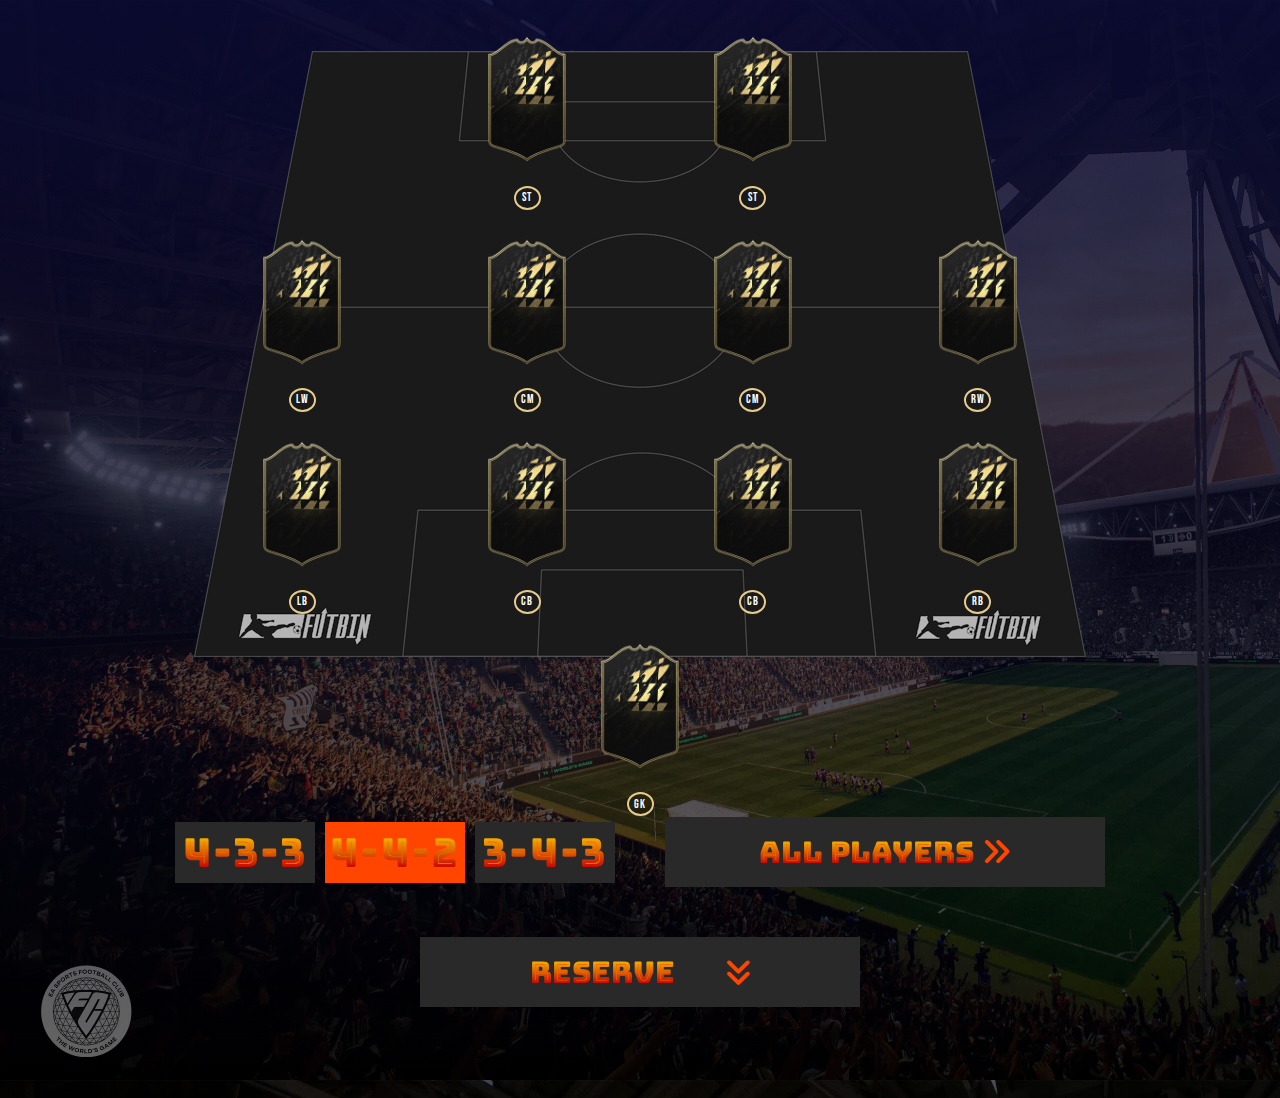
==== commit 2cbbfc72: "Merge pull request #4 from ayoubbr/feature/player-crud" ====
--- a/index.html
+++ b/index.html
@@ -57,14 +57,15 @@
                 <div id="formation-442" class="active">4-4-2</div>
                 <div id="formation-343">3-4-3</div>
             </div>
+            
+            <div class="all-players">
+                <a href="players.html" > All Players <i class="fa-solid fa-angles-right"></i></a>
+            </div>
             <div class="bench">
                 <a href="#players" id="scroll-to-players">
-                    <div class="bench-button" id="bench-button"> Reserve
+                    <div class="bench-button" id="bench-button"> Reserve <i class="fa-solid fa-angles-down"></i>
                     </div>
                 </a>
-            </div>
-            <div class="all-players">
-                <a href="players.html"> All Players</a>
             </div>
         </div>
     </div>
--- a/style.css
+++ b/style.css
@@ -272,7 +272,7 @@
 }
 
 .formation-433 .position-slot#player10 {
-    grid-area: 2 / 2 / 4 / 5;
+    grid-area: 2 / 3 / 4 / 4;
 }
 
 .formation-433 .position-slot#player11 {
@@ -346,6 +346,10 @@
 }
 
 .formation-343 .position-slot#player6::before {
+    content: "CM";
+}
+
+.formation-343 .position-slot#player7::before {
     content: "CM";
 }
 
@@ -464,9 +468,19 @@
     justify-content: center;
 }
 
+.all-players i,
+.bench-button>i {
+    color: var(--deep-orange);
+}
+
 .bench .bench-button:hover,
 .all-players:hover {
     background-color: orangered;
+}
+
+.all-players:hover i,
+.bench .bench-button:hover>i {
+    color: var(--bright-yellow)
 }
 
 /* ----------------- players list ------------------------- */
@@ -501,7 +515,8 @@
     justify-content: space-between;
     padding: 30px;
     width: 100%;
-    background-image: linear-gradient(rgba(0, 0, 0, 0.6), rgba(11, 11, 52, 0.897))
+    background-image: linear-gradient(rgba(0, 0, 0, 0.6), rgba(11, 11, 52, 0.897));
+    border-radius: 30px;
 }
 
 .players .players-main .players-all {
@@ -547,6 +562,21 @@
     color: var(--white-color);
     position: absolute;
     bottom: -5px;
+}
+
+.player-error-position{
+    width: 30px;
+    height: 30px;
+    color: var(--bright-yellow);
+    background-color: var(--deep-orange);
+    position: absolute;
+    display: flex;
+    justify-content: center;
+    align-items: center;
+    border-radius: 50%;
+    left: 100px;
+    top: -30px;
+    display: none;
 }
 
 .card .card-inner {
